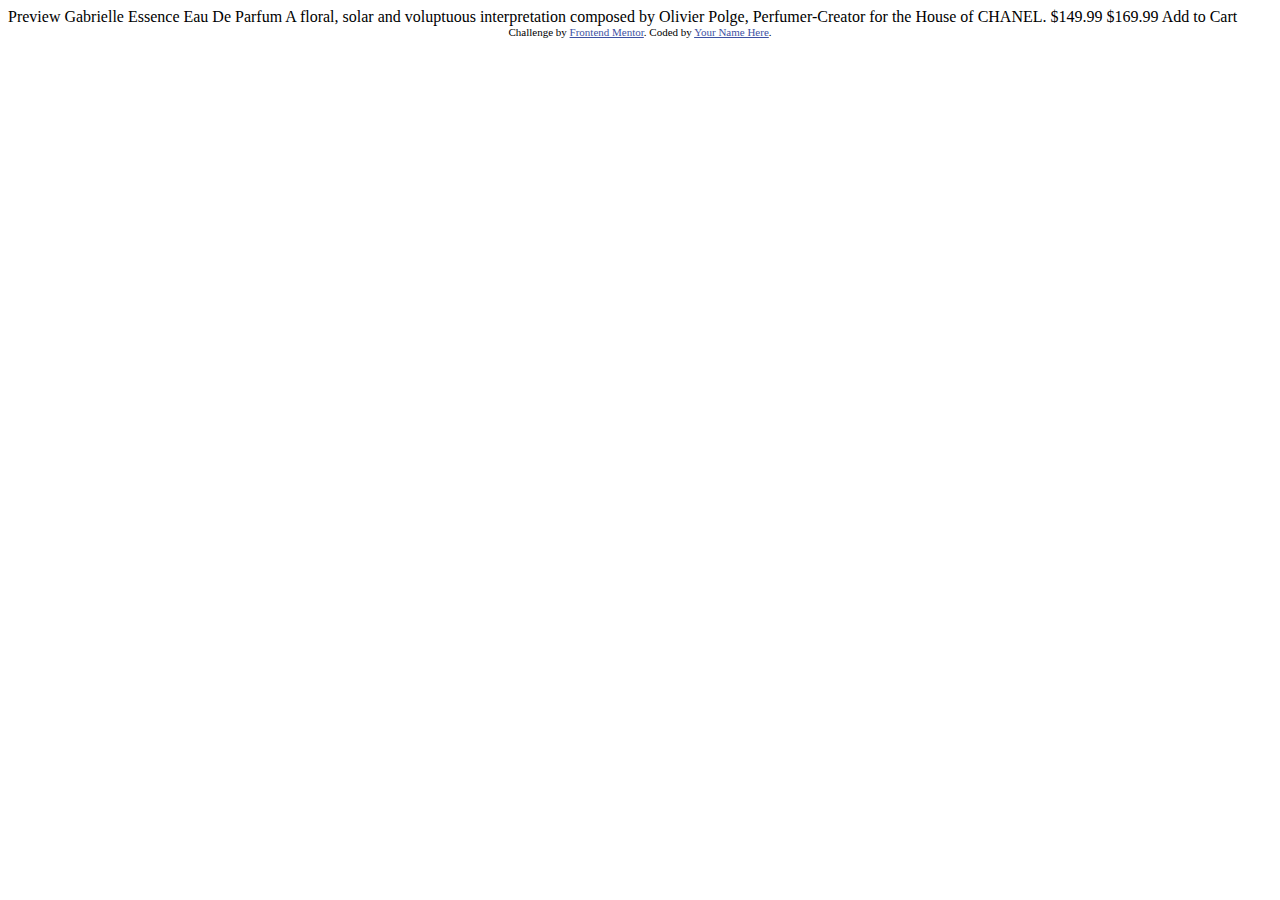
==== product-preview-card-component-main/index.html @ 719a02db "initial commit for product-preview challenge" ====
<!DOCTYPE html>
<html lang="en">
<head>
  <meta charset="UTF-8">
  <meta name="viewport" content="width=device-width, initial-scale=1.0"> <!-- displays site properly based on user's device -->

  <link rel="icon" type="image/png" sizes="32x32" href="./images/favicon-32x32.png">
  
  <title>Frontend Mentor | Product preview card component</title>

  <!-- Feel free to remove these styles or customise in your own stylesheet 👍 -->
  <style>
    .attribution { font-size: 11px; text-align: center; }
    .attribution a { color: hsl(228, 45%, 44%); }
  </style>
</head>
<body>

  Preview

  Gabrielle Essence Eau De Parfum

  A floral, solar and voluptuous interpretation composed by Olivier Polge, 
  Perfumer-Creator for the House of CHANEL.

  $149.99
  $169.99

  Add to Cart
  
  <div class="attribution">
    Challenge by <a href="https://www.frontendmentor.io?ref=challenge" target="_blank">Frontend Mentor</a>. 
    Coded by <a href="#">Your Name Here</a>.
  </div>
</body>
</html>
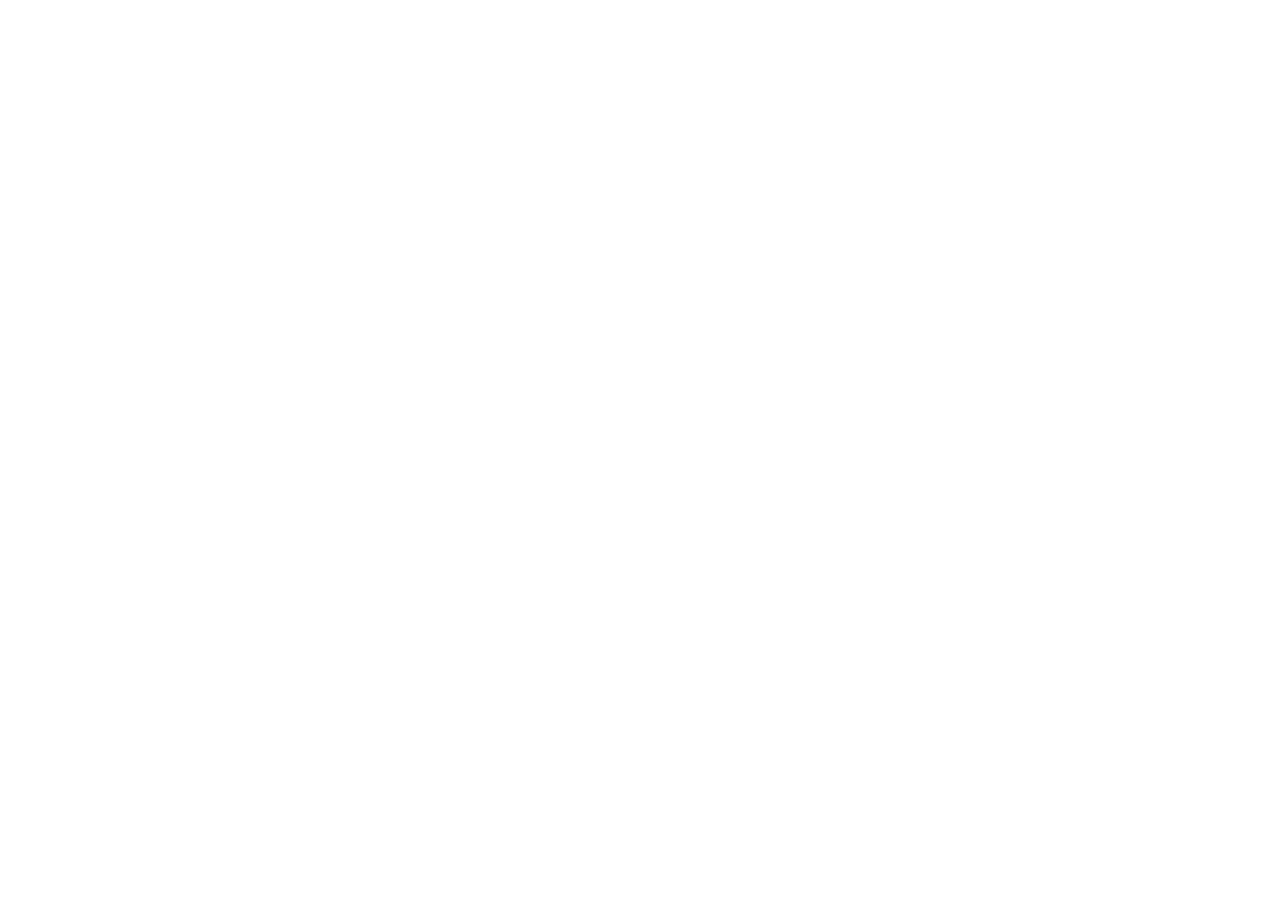
==== commit e0fb1ed1: "setup environment for work" ====
--- a/product-preview-card-component-main/index.html
+++ b/product-preview-card-component-main/index.html
@@ -1,36 +1,24 @@
 <!DOCTYPE html>
 <html lang="en">
-<head>
-  <meta charset="UTF-8">
-  <meta name="viewport" content="width=device-width, initial-scale=1.0"> <!-- displays site properly based on user's device -->
+  <head>
+    <meta charset="UTF-8" />
+    <meta name="viewport" content="width=device-width, initial-scale=1.0" />
+    <!-- displays site properly based on user's device -->
+    <link rel="stylesheet" href="styles.css" />
+    <link rel="preconnect" href="https://fonts.googleapis.com" />
+    <link rel="preconnect" href="https://fonts.gstatic.com" crossorigin />
+    <link
+      href="https://fonts.googleapis.com/css2?family=Montserrat:wght@500;700&family=Fraunces:wght@700&display=swap"
+      rel="stylesheet"
+    />
+    <link
+      rel="icon"
+      type="image/png"
+      sizes="32x32"
+      href="./images/favicon-32x32.png"
+    />
 
-  <link rel="icon" type="image/png" sizes="32x32" href="./images/favicon-32x32.png">
-  
-  <title>Frontend Mentor | Product preview card component</title>
-
-  <!-- Feel free to remove these styles or customise in your own stylesheet 👍 -->
-  <style>
-    .attribution { font-size: 11px; text-align: center; }
-    .attribution a { color: hsl(228, 45%, 44%); }
-  </style>
-</head>
-<body>
-
-  Preview
-
-  Gabrielle Essence Eau De Parfum
-
-  A floral, solar and voluptuous interpretation composed by Olivier Polge, 
-  Perfumer-Creator for the House of CHANEL.
-
-  $149.99
-  $169.99
-
-  Add to Cart
-  
-  <div class="attribution">
-    Challenge by <a href="https://www.frontendmentor.io?ref=challenge" target="_blank">Frontend Mentor</a>. 
-    Coded by <a href="#">Your Name Here</a>.
-  </div>
-</body>
-</html>+    <title>Frontend Mentor | Product preview card component</title>
+  </head>
+  <body></body>
+</html>
--- a/product-preview-card-component-main/styles.css
+++ b/product-preview-card-component-main/styles.css
@@ -0,0 +1,26 @@
+:root {
+  --dark-cyan: hsl(158, 36%, 37%);
+  --cream: hsl(30, 38%, 92%);
+  --very-dark-blue: hsl(212, 21%, 14%);
+  --dark-grayish-blue: hsl(228, 12%, 48%);
+  --white: hsl(0, 0%, 100%);
+}
+
+html {
+  font-size: 14px;
+}
+
+.mp {
+  font-family: "Montserrat";
+  font-weight: 500;
+}
+
+.ms {
+  font-family: "Montserrat";
+  font-weight: 700;
+}
+
+.fs {
+  font-family: "Fraunces";
+  font-weight: 700;
+}
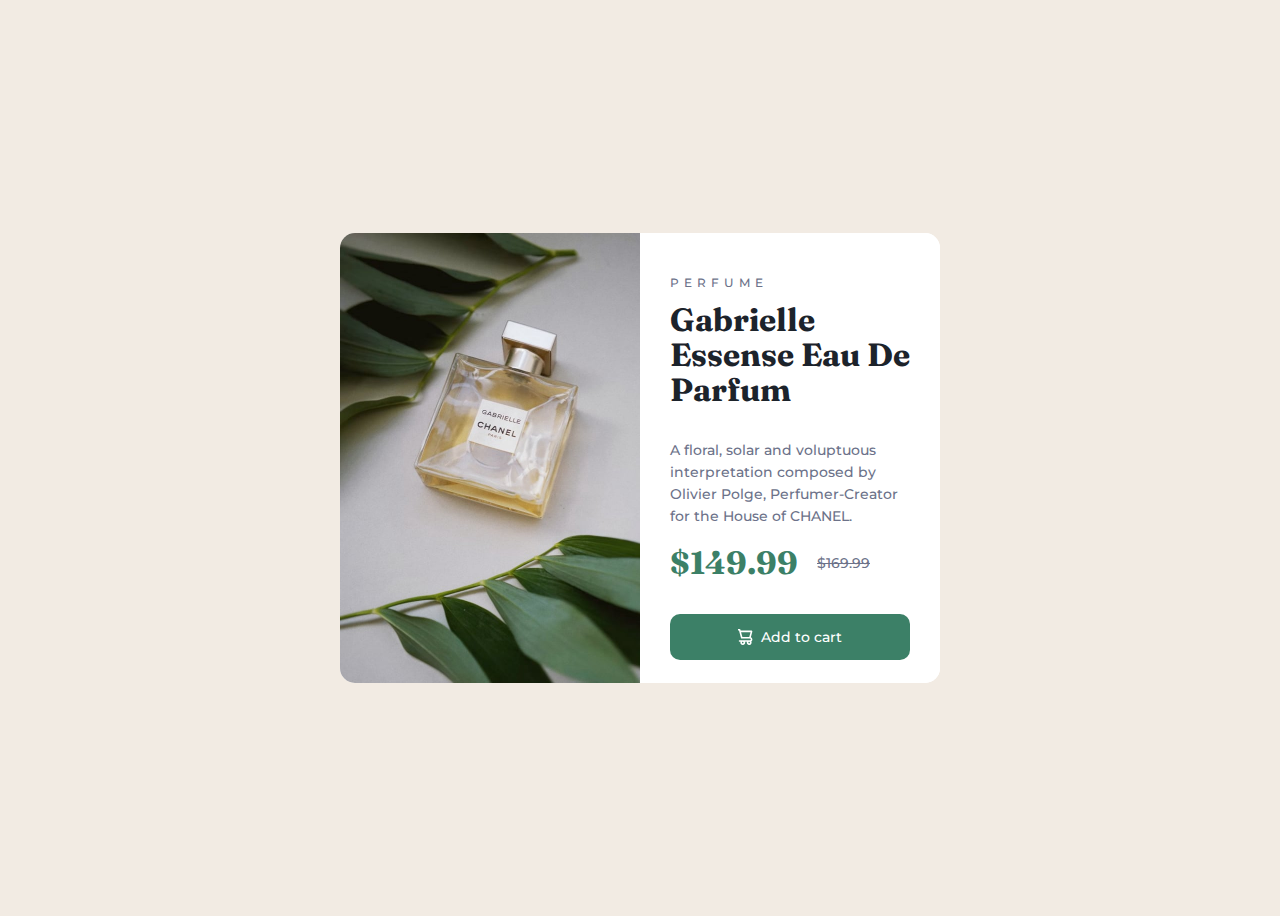
==== commit 1a623e7c: "finished desktop layout" ====
--- a/product-preview-card-component-main/index.html
+++ b/product-preview-card-component-main/index.html
@@ -20,5 +20,25 @@
 
     <title>Frontend Mentor | Product preview card component</title>
   </head>
-  <body></body>
+  <body>
+    <div class="card">
+      <img src="./images/image-product-desktop.jpg" />
+      <div class="product-container">
+        <p class="product-type">PERFUME</p>
+        <p class="product-name">Gabrielle Essense Eau De Parfum</p>
+        <p class="product-description">
+          A floral, solar and voluptuous interpretation composed by Olivier
+          Polge, Perfumer-Creator for the House of CHANEL.
+        </p>
+        <div class="product-price-container">
+          <p class="product-current-price">$149.99</p>
+          <p class="product-original-price">$169.99</p>
+        </div>
+        <div class="button-add-to-cart">
+          <div class="button-cart-image"></div>
+          <p>Add to cart</p>
+        </button>
+      </div>
+    </div>
+  </body>
 </html>
--- a/product-preview-card-component-main/styles.css
+++ b/product-preview-card-component-main/styles.css
@@ -10,17 +10,111 @@
   font-size: 14px;
 }
 
-.mp {
+body {
+  background-color: var(--cream);
+  min-height: 100vh;
+  display: flex;
+  flex-direction: column;
+  justify-content: center;
+  align-items: center;
+}
+
+.card {
+  background-color: var(--white);
+  border-radius: 15px;
+  width: 600px;
+  height: 450px;
+  display: flex;
+  flex-direction: row;
+}
+
+.card img {
+  flex: 50%;
+  height: 100%;
+  border-top-left-radius: 15px;
+  border-bottom-left-radius: 15px;
+}
+
+.product-container {
+  border-top-right-radius: 15px;
+  border-bottom-right-radius: 15px;
+  background-color: var(--white);
+  padding-left: 30px;
+  padding-right: 30px;
+  padding-top: 30px;
+  display: flex;
+  flex-direction: column;
+}
+
+.product-type {
   font-family: "Montserrat";
   font-weight: 500;
+  letter-spacing: 5px;
+  font-size: 12px;
+  color: var(--dark-grayish-blue);
 }
 
-.ms {
-  font-family: "Montserrat";
+.product-name {
+  margin-top: -0px;
+  font-family: "Fraunces";
   font-weight: 700;
+  font-size: 32px;
+  color: var(--very-dark-blue);
+  line-height: 35px;
 }
 
-.fs {
+.product-description {
+  margin-top: -0px;
+  font-family: "Montserrat";
+  font-weight: 500;
+  font-size: 14px;
+  color: var(--dark-grayish-blue);
+  line-height: 22px;
+}
+
+.product-price-container {
+  display: flex;
+  flex-direction: row;
+  align-items: center;
+  justify-content: space-between;
+  margin-top: -30px;
+}
+
+.product-current-price {
   font-family: "Fraunces";
   font-weight: 700;
+  font-size: 32px;
+  color: var(--dark-cyan);
 }
+
+.product-original-price {
+  margin-right: 40px;
+  font-family: "Montserrat";
+  font-weight: 500;
+  text-decoration: line-through;
+  font-size: 14px;
+  color: var(--dark-grayish-blue);
+}
+
+.button-add-to-cart {
+  background-color: var(--dark-cyan);
+  border-radius: 10px;
+  display: flex;
+  flex-direction: row;
+  align-items: center;
+  justify-content: center;
+  gap: 8px;
+}
+
+.button-add-to-cart p {
+  font-family: "Montserrat";
+  font-weight: 500;
+  font-size: 14px;
+  color: var(--white);
+}
+
+.button-cart-image {
+  width: 15px;
+  height: 16px;
+  background-image: url(./images/icon-cart.svg);
+}
